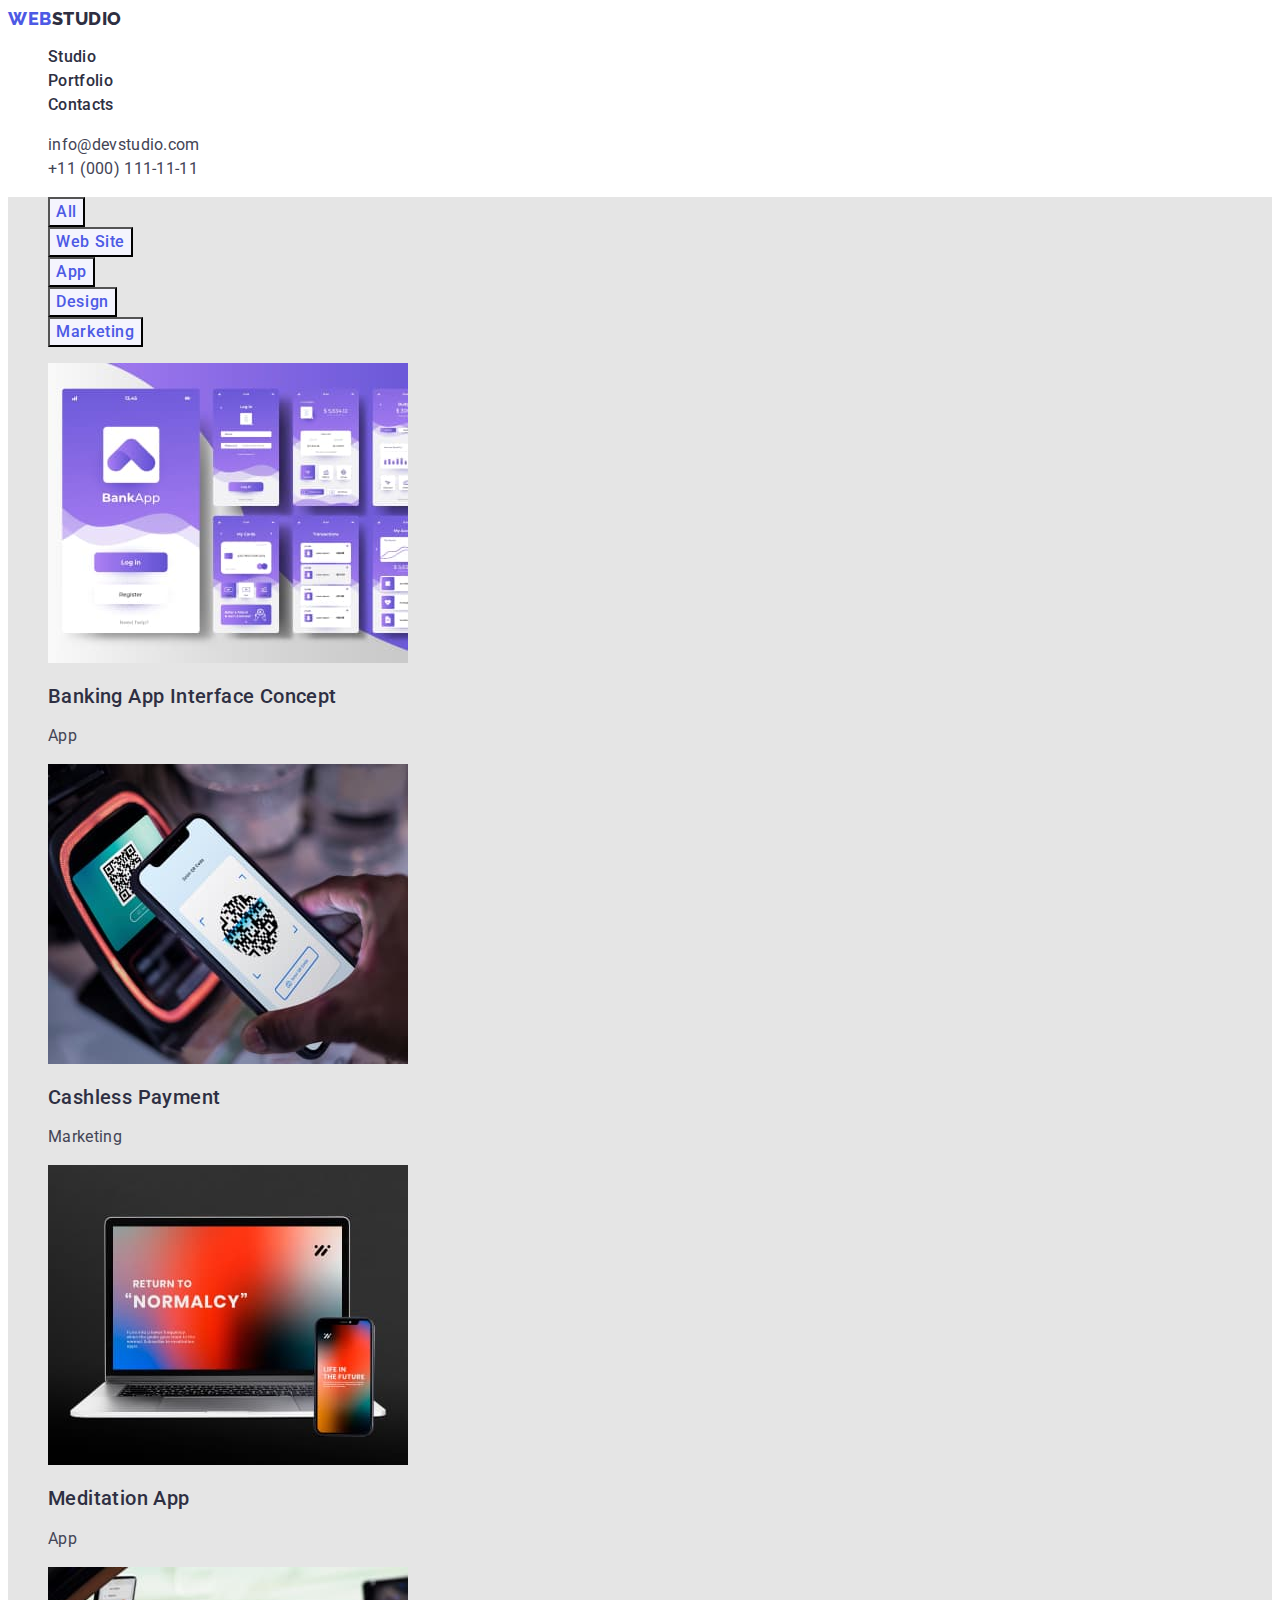
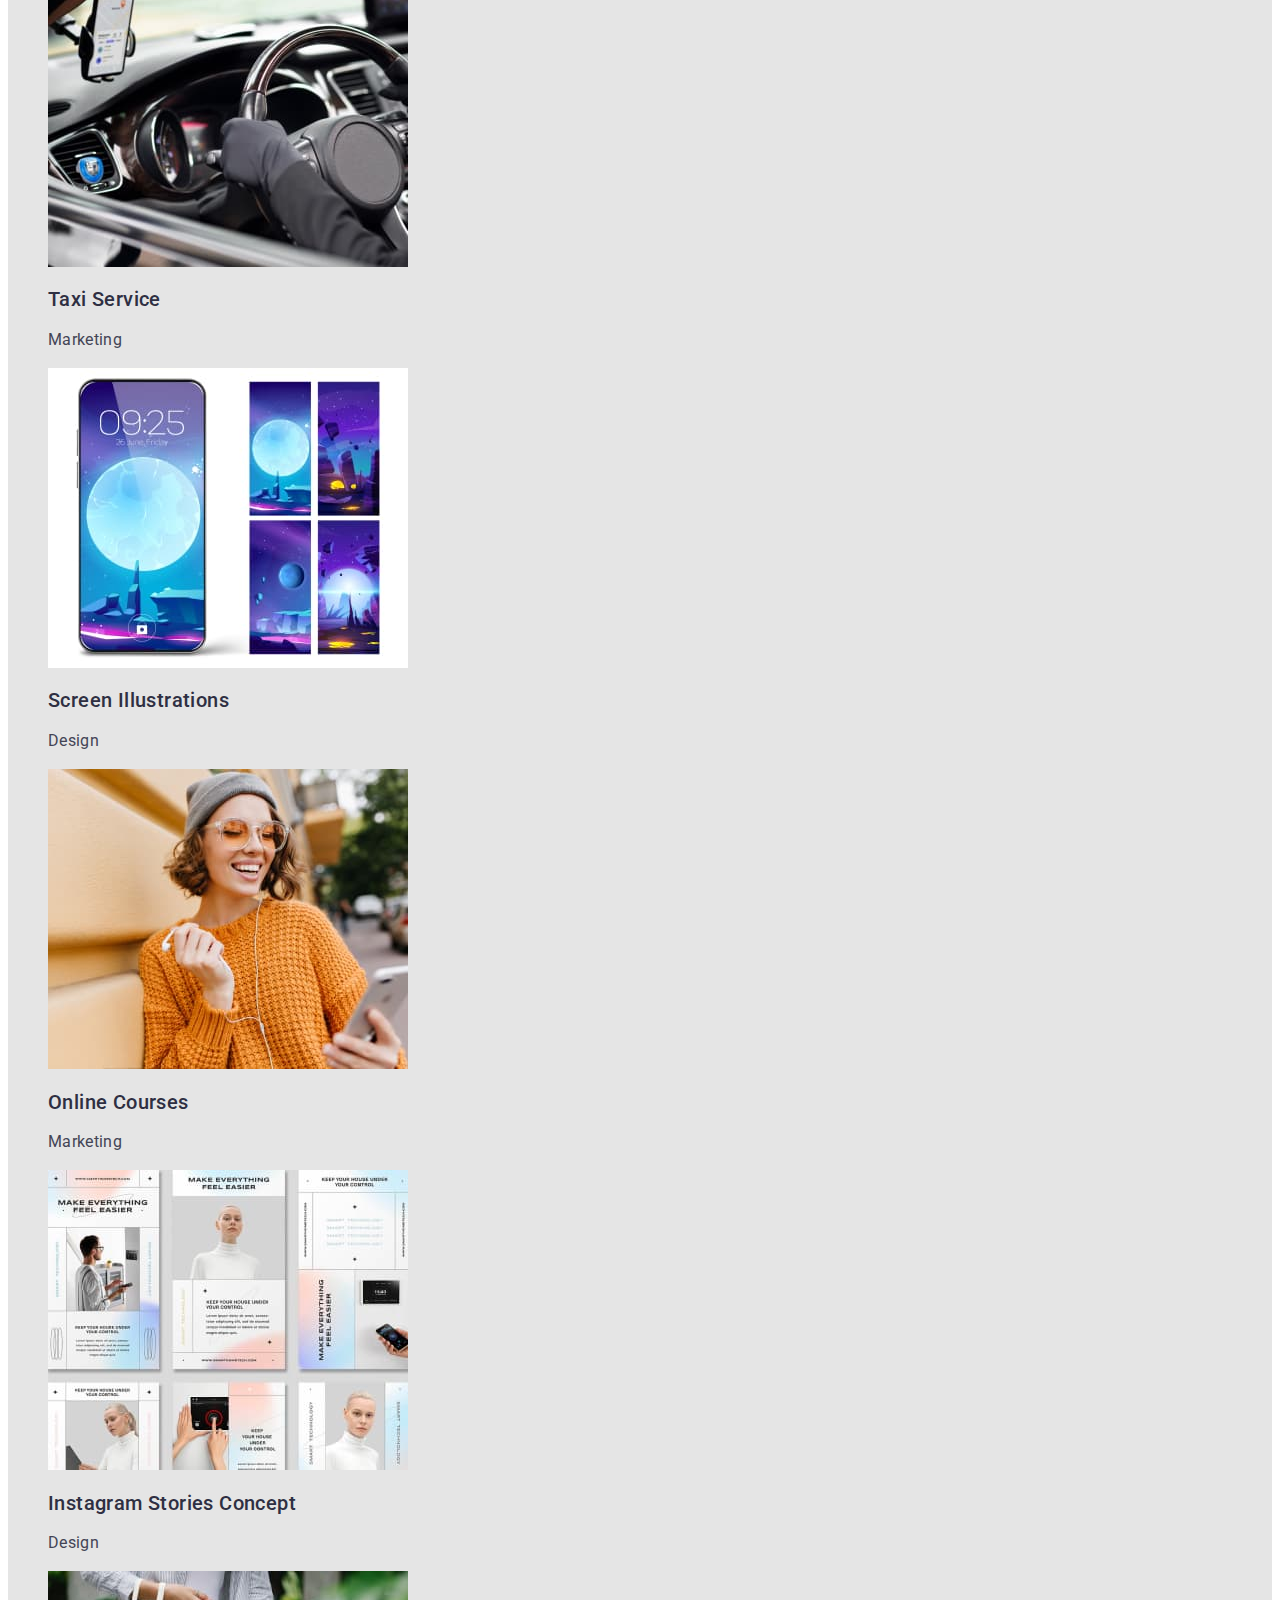
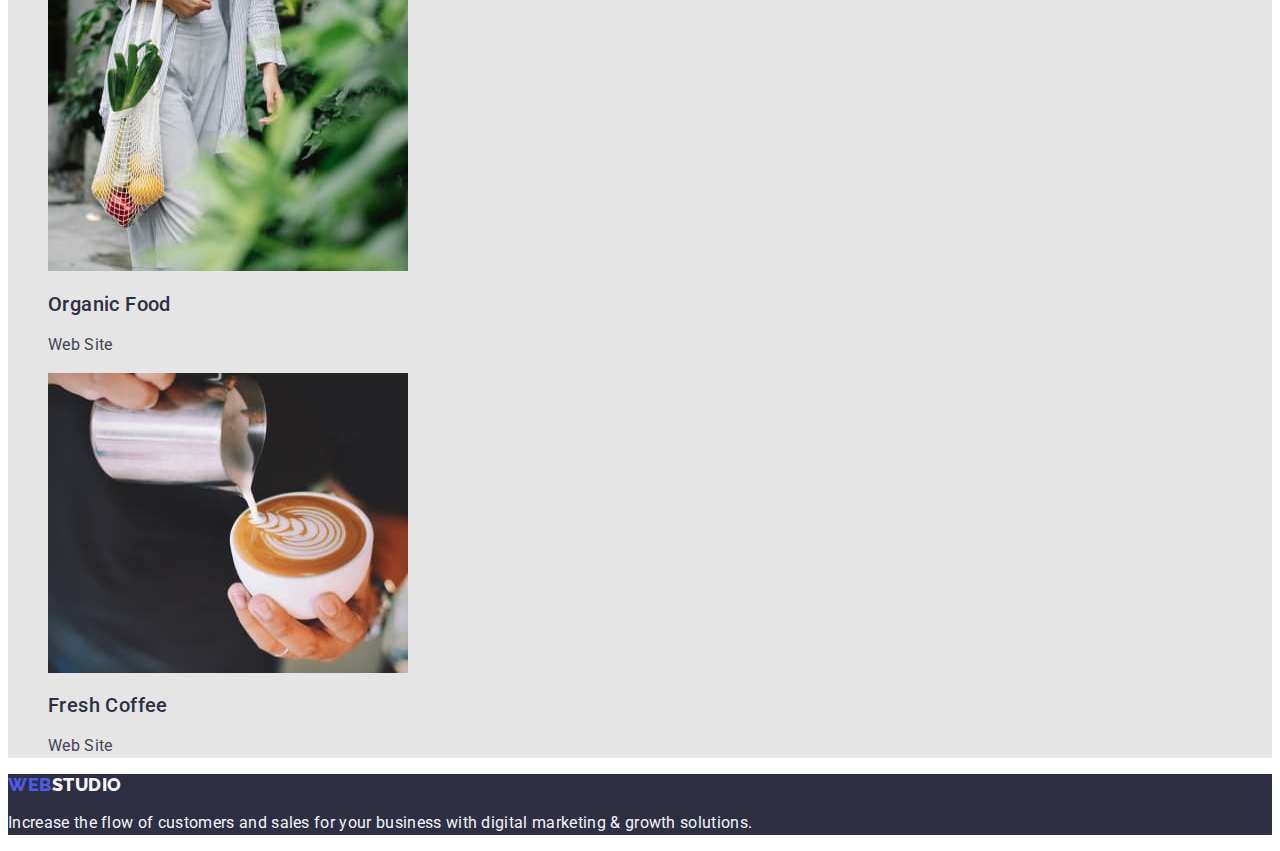
==== portfolio.html @ c85d2f66 "Initial commit" ====
<!DOCTYPE html>
<html lang="en">
  <head>
    <meta charset="UTF-8" />
    <meta http-equiv="X-UA-Compatible" content="IE=edge" />
    <meta name="viewport" content="width=device-width, initial-scale=1.0" />
    <link rel="preconnect" href="https://fonts.googleapis.com" />
    <link rel="preconnect" href="https://fonts.gstatic.com" crossorigin />
    <link
      href="https://fonts.googleapis.com/css2?family=Raleway:wght@800&family=Roboto:wght@400;500;700;900&display=swap"
      rel="stylesheet"
    />
    <title>Portfolio</title>
    <link rel="stylesheet" href="./css/styles.css" />
  </head>
  <body>
    <header class="header">
      <nav class="header-nav">
        <a href="./index.html" class="logo link"
          >Web<span class="header-logo">Studio</span></a
        >
        <ul class="header-list list">
          <li class="header-list-item">
            <a class="header-list-link link" href="./index.html">Studio</a>
          </li>
          <li class="header-list-item">
            <a class="header-list-link link" href="./portfolio.html"
              >Portfolio</a
            >
          </li>
          <li class="header-list-item">
            <a class="header-list-link link" href="">Contacts</a>
          </li>
        </ul>
      </nav>
      <address class="header-address">
        <ul class="header-address-list list">
          <li class="header-address-item">
            <a class="header-address-link link" href="mailto:info@devstudio.com"
              >info@devstudio.com</a
            >
          </li>
          <li class="header-address-item">
            <a class="header-address-link link" href="tel:+110001111111"
              >+11 (000) 111-11-11</a
            >
          </li>
        </ul>
      </address>
    </header>
    <main class="portfolio-main">
      <section class="portfolio">
        <h1 hidden>List of services</h1>
        <ul class="portfolio-filter list">
          <li class="portfolio-filter-item">
            <button class="portfolio-filter-button" type="button">All</button>
          </li>
          <li class="portfolio-filter-item">
            <button class="portfolio-filter-button" type="button">
              Web Site
            </button>
          </li>
          <li class="portfolio-filter-item">
            <button class="portfolio-filter-button" type="button">App</button>
          </li>
          <li class="portfolio-filter-item">
            <button class="portfolio-filter-button" type="button">
              Design
            </button>
          </li>
          <li class="portfolio-filter-item">
            <button class="portfolio-filter-button" type="button">
              Marketing
            </button>
          </li>
        </ul>
        <ul class="portfolio-list list">
          <li class="portfolio-item">
            <a class="portfolio-item-link link" href="">
              <img
                src="./images/banking-app.jpg"
                alt="Banking app interface."
                width="360"
                height="300"
              />
              <h2 class="main-section-subheader">
                Banking App Interface Concept
              </h2>
              <p class="main-text">App</p>
            </a>
          </li>
          <li class="portfolio-item">
            <a class="portfolio-item-link link" href="">
              <img
                src="./images/cashless-payment.jpg"
                alt="Cashless payment using a cellphone."
                width="360"
                height="300"
              />
              <h2 class="main-section-subheader">Cashless Payment</h2>
              <p class="main-text">Marketing</p>
            </a>
          </li>
          <li class="portfolio-item">
            <a class="portfolio-item-link link" href="">
              <img
                src="./images/meditation-app.jpg"
                alt="PC screen and cellphone screen."
                width="360"
                height="300"
              />
              <h2 class="main-section-subheader">Meditation App</h2>
              <p class="main-text">App</p>
            </a>
          </li>
          <li class="portfolio-item">
            <a class="portfolio-item-link link" href="">
              <img
                src="./images/taxi-service.jpg"
                alt="A steering wheel of the car."
                width="360"
                height="300"
              />
              <h2 class="main-section-subheader">Taxi Service</h2>
              <p class="main-text">Marketing</p>
            </a>
          </li>
          <li class="portfolio-item">
            <a class="portfolio-item-link link" href="">
              <img
                src="./images/screen-illustrations.jpg"
                alt="Cellphone with different options of wallpapers."
                width="360"
                height="300"
              />
              <h2 class="main-section-subheader">Screen Illustrations</h2>
              <p class="main-text">Design</p>
            </a>
          </li>
          <li class="portfolio-item">
            <a class="portfolio-item-link link" href="">
              <img
                src="./images/online-courses.jpg"
                alt="A young woman with the cellphone."
                width="360"
                height="300"
              />
              <h2 class="main-section-subheader">Online Courses</h2>
              <p class="main-text">Marketing</p>
            </a>
          </li>
          <li class="portfolio-item">
            <a class="portfolio-item-link link" href="">
              <img
                src="./images/instagram-stories.jpg"
                alt="Screenshots of stories."
                width="360"
                height="300"
              />
              <h2 class="main-section-subheader">Instagram Stories Concept</h2>
              <p class="main-text">Design</p>
            </a>
          </li>
          <li class="portfolio-item">
            <a class="portfolio-item-link link" href="">
              <img
                src="./images/organic-food.jpg"
                alt="A woman carrying some fruit."
                width="360"
                height="300"
              />
              <h2 class="main-section-subheader">Organic Food</h2>
              <p class="main-text">Web Site</p>
            </a>
          </li>
          <li class="portfolio-item">
            <a class="portfolio-item-link link" href="">
              <img
                src="./images/fresh-coffee.jpg"
                alt="A cup of coffee with milk."
                width="360"
                height="300"
              />
              <h2 class="main-section-subheader">Fresh Coffee</h2>
              <p class="main-text">Web Site</p>
            </a>
          </li>
        </ul>
      </section>
    </main>
    <footer class="footer">
      <a class="logo link" href="./index.html"
        >Web<span class="footer-logo">Studio</span></a
      >
      <p class="footer-text">
        Increase the flow of customers and sales for your business with digital
        marketing & growth solutions.
      </p>
    </footer>
  </body>
</html>
---- css/styles.css ----
:root {
  --title-color: #2e2f42;
  --text-color: #434455;
  --main-white: #ffffff;
  --logo-color: #4d5ae5;
  --light-background: #e5e5e5;
  --light-blue-background: #f4f4fd;
  --focus-color: #404bbf;
}

body {
  font-family: "Roboto", sans-serif;
  font-size: 16px;
  color: var(--text-color);
  background-color: var(--main-white);
}
.link {
  text-decoration: none;
}

.list {
  list-style-type: none;
}

.logo {
  font-family: "Raleway", sans-serif;
  font-weight: 800;
  font-size: 18px;
  line-height: 1.17;
  letter-spacing: 0.03em;
  color: var(--logo-color);
  text-transform: uppercase;
}
.header-logo {
  color: var(--title-color);
}
.footer-logo {
  color: var(--light-blue-background);
}
.header-list-link {
  font-weight: 500;
  line-height: 1.5;
  letter-spacing: 0.02em;
  color: #2e2f42;
}
.header-list-link:hover,
.header-list-link:focus {
  color: var(--focus-color);
}

.header {
  background: var(--main-white);
}
.header-address {
  font-style: normal;
}
.header-address-link {
  line-height: 1.5;
  letter-spacing: 0.02em;
  color: inherit;
}

.header-address-link:hover,
.header-address-link:focus {
  color: var(--focus-color);
}

.main-hero {
  background: var(--title-color);
}
.main-header {
  text-align: center;
  font-weight: 700;
  font-size: 56px;
  line-height: 1.07;
  letter-spacing: 0.02em;
  color: var(--main-white);
}
.main-button {
  font-family: inherit;
  font-size: 16px;
  font-weight: 500;
  line-height: 1.5;
  color: var(--main-white);
  background: var(--logo-color);
  cursor: pointer;
  letter-spacing: 0.04em;
}
.main-button:hover,
.main-button:focus {
  background-color: var(--focus-color);
}

.privilages {
  background: var(--light-background);
}

.main-section-subheader {
  font-weight: 500;
  font-size: 20px;
  line-height: 1.2;
  letter-spacing: 0.02em;
  color: var(--title-color);
}
.main-text {
  line-height: 1.5;
  letter-spacing: 0.02em;
  color: var(--text-color);
}

.main-section-header {
  font-weight: 700;
  font-size: 36px;
  line-height: 1.11;
  letter-spacing: 0.02em;
  text-align: center;
  text-transform: capitalize;
  color: var(--title-color);
}
.activities {
  background: var(--light-background);
}

.team {
  background: var(--light-blue-background);
}
.team-item {
  background-color: var(--main-white);
}
.footer {
  background: var(--title-color);
}

.portfolio-main {
  background: var(--light-background);
}

.portfolio-filter-button {
  font-family: inherit;
  font-size: 16px;
  font-weight: 500;
  line-height: 1.5;
  color: var(--logo-color);
  background: var(--light-blue-background);
  cursor: pointer;
  letter-spacing: 0.04em;
}

.portfolio-filter-button:hover,
.portfolio-filter-button:focus {
  background-color: var(--focus-color);
  color: var(--main-white);
}
.portfolio-list-header {
  color: var(--title-color);
}
.footer-text {
  line-height: 1.5;
  letter-spacing: 0.02em;
  color: var(--light-blue-background);
}
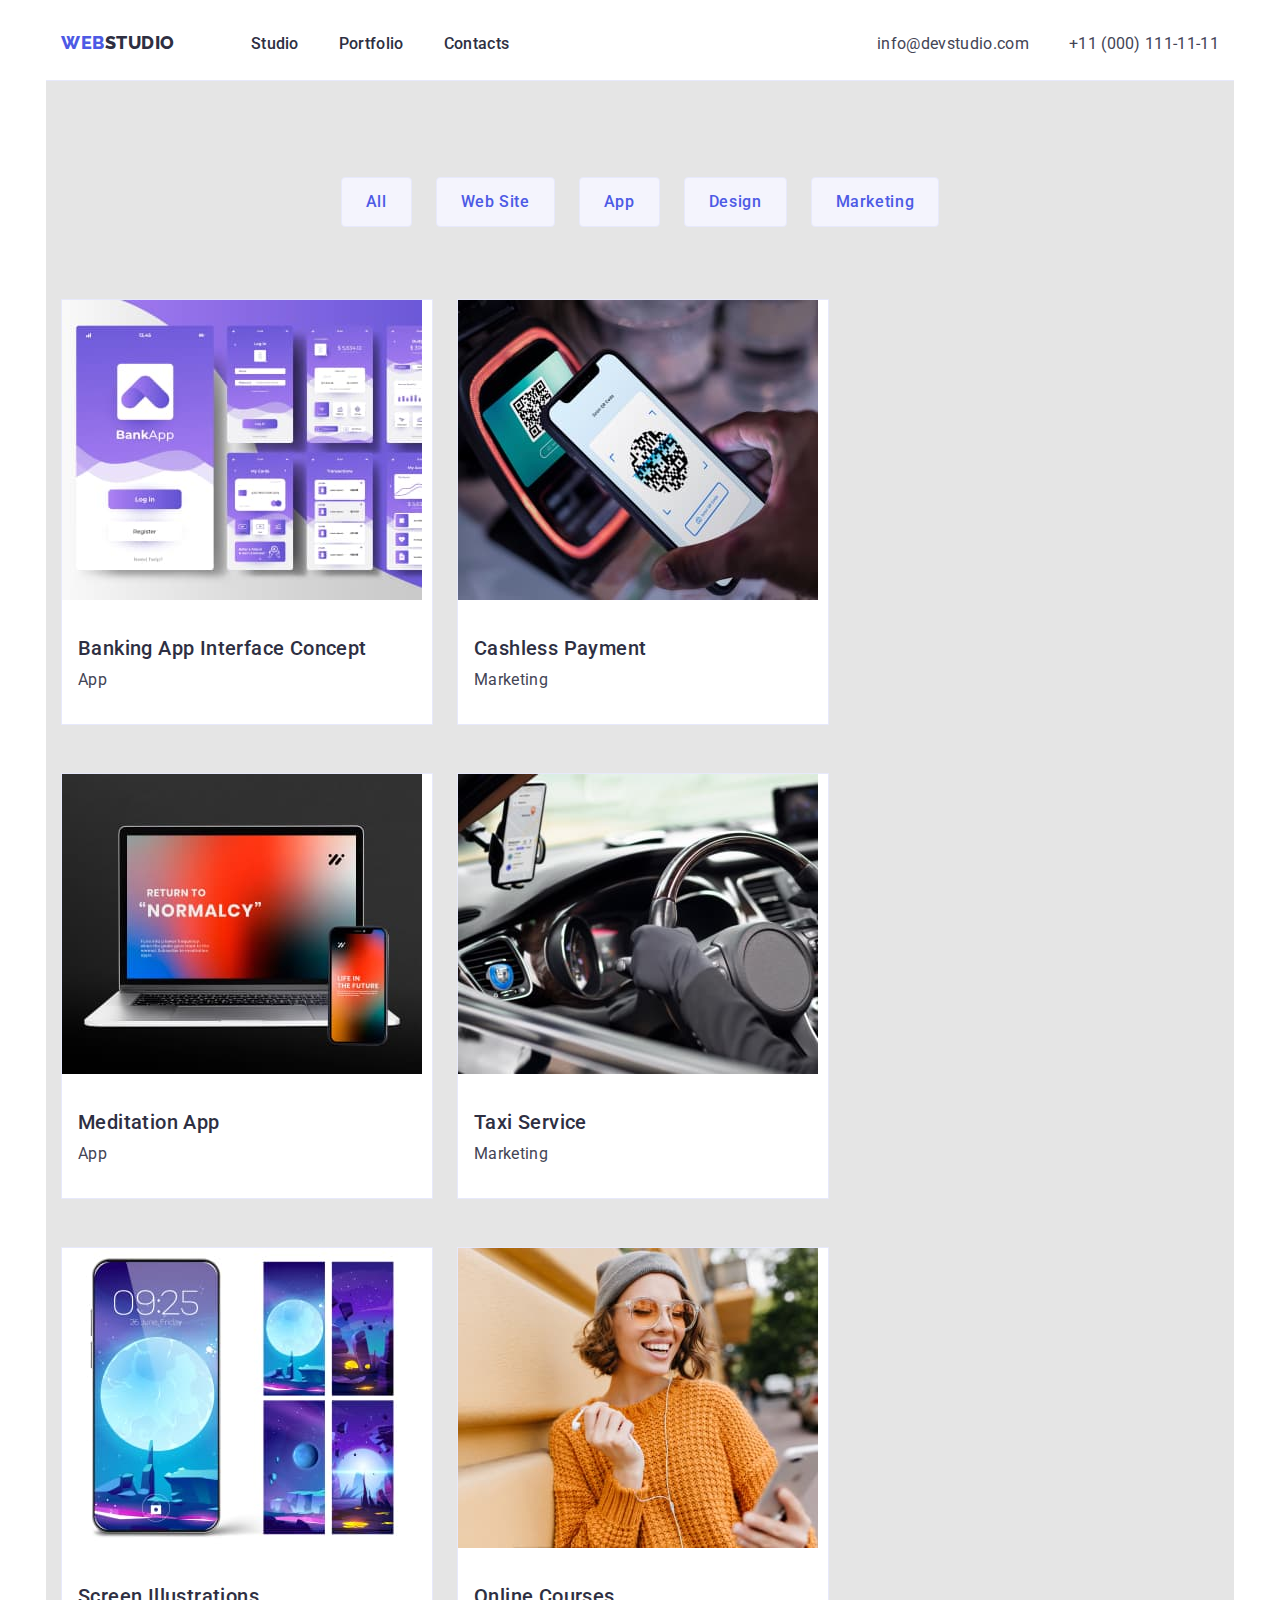
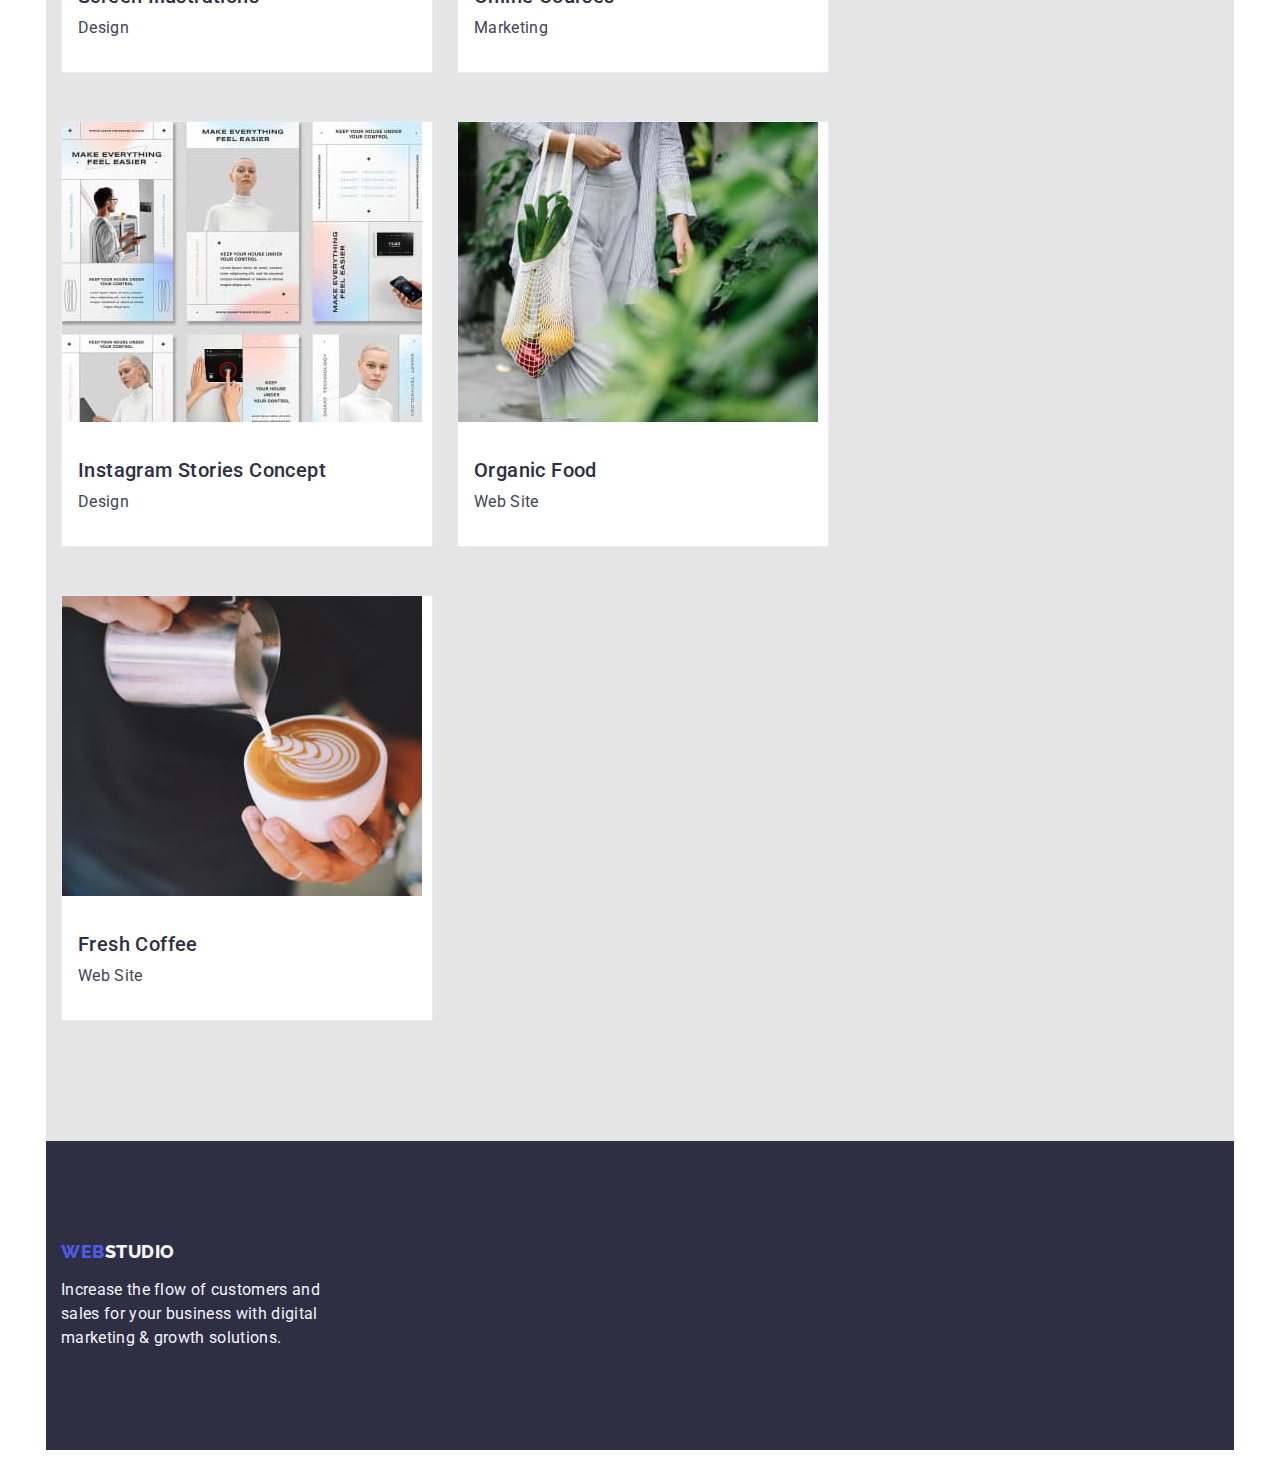
==== commit 12f89107: "index/portfolio design" ====
--- a/portfolio.html
+++ b/portfolio.html
@@ -11,10 +11,18 @@
       rel="stylesheet"
     />
     <title>Portfolio</title>
+    <link
+      rel="stylesheet"
+      href="https://cdnjs.cloudflare.com/ajax/libs/modern-normalize/2.0.0/modern-normalize.min.css"
+      integrity="sha512-4xo8blKMVCiXpTaLzQSLSw3KFOVPWhm/TRtuPVc4WG6kUgjH6J03IBuG7JZPkcWMxJ5huwaBpOpnwYElP/m6wg=="
+      crossorigin="anonymous"
+      referrerpolicy="no-referrer"
+    />
     <link rel="stylesheet" href="./css/styles.css" />
   </head>
   <body>
     <header class="header">
+      <div class="container header-container">
       <nav class="header-nav">
         <a href="./index.html" class="logo link"
           >Web<span class="header-logo">Studio</span></a
@@ -47,148 +55,156 @@
           </li>
         </ul>
       </address>
+      </div>
     </header>
     <main class="portfolio-main">
       <section class="portfolio">
-        <h1 hidden>List of services</h1>
-        <ul class="portfolio-filter list">
-          <li class="portfolio-filter-item">
-            <button class="portfolio-filter-button" type="button">All</button>
-          </li>
-          <li class="portfolio-filter-item">
-            <button class="portfolio-filter-button" type="button">
-              Web Site
-            </button>
-          </li>
-          <li class="portfolio-filter-item">
-            <button class="portfolio-filter-button" type="button">App</button>
-          </li>
-          <li class="portfolio-filter-item">
-            <button class="portfolio-filter-button" type="button">
-              Design
-            </button>
-          </li>
-          <li class="portfolio-filter-item">
-            <button class="portfolio-filter-button" type="button">
-              Marketing
-            </button>
-          </li>
-        </ul>
-        <ul class="portfolio-list list">
-          <li class="portfolio-item">
-            <a class="portfolio-item-link link" href="">
-              <img
-                src="./images/banking-app.jpg"
-                alt="Banking app interface."
-                width="360"
-                height="300"
-              />
-              <h2 class="main-section-subheader">
-                Banking App Interface Concept
-              </h2>
-              <p class="main-text">App</p>
-            </a>
-          </li>
-          <li class="portfolio-item">
-            <a class="portfolio-item-link link" href="">
-              <img
-                src="./images/cashless-payment.jpg"
-                alt="Cashless payment using a cellphone."
-                width="360"
-                height="300"
-              />
-              <h2 class="main-section-subheader">Cashless Payment</h2>
-              <p class="main-text">Marketing</p>
-            </a>
-          </li>
-          <li class="portfolio-item">
-            <a class="portfolio-item-link link" href="">
-              <img
-                src="./images/meditation-app.jpg"
-                alt="PC screen and cellphone screen."
-                width="360"
-                height="300"
-              />
-              <h2 class="main-section-subheader">Meditation App</h2>
-              <p class="main-text">App</p>
-            </a>
-          </li>
-          <li class="portfolio-item">
-            <a class="portfolio-item-link link" href="">
-              <img
-                src="./images/taxi-service.jpg"
-                alt="A steering wheel of the car."
-                width="360"
-                height="300"
-              />
-              <h2 class="main-section-subheader">Taxi Service</h2>
-              <p class="main-text">Marketing</p>
-            </a>
-          </li>
-          <li class="portfolio-item">
-            <a class="portfolio-item-link link" href="">
-              <img
-                src="./images/screen-illustrations.jpg"
-                alt="Cellphone with different options of wallpapers."
-                width="360"
-                height="300"
-              />
-              <h2 class="main-section-subheader">Screen Illustrations</h2>
-              <p class="main-text">Design</p>
-            </a>
-          </li>
-          <li class="portfolio-item">
-            <a class="portfolio-item-link link" href="">
-              <img
-                src="./images/online-courses.jpg"
-                alt="A young woman with the cellphone."
-                width="360"
-                height="300"
-              />
-              <h2 class="main-section-subheader">Online Courses</h2>
-              <p class="main-text">Marketing</p>
-            </a>
-          </li>
-          <li class="portfolio-item">
-            <a class="portfolio-item-link link" href="">
-              <img
-                src="./images/instagram-stories.jpg"
-                alt="Screenshots of stories."
-                width="360"
-                height="300"
-              />
-              <h2 class="main-section-subheader">Instagram Stories Concept</h2>
-              <p class="main-text">Design</p>
-            </a>
-          </li>
-          <li class="portfolio-item">
-            <a class="portfolio-item-link link" href="">
-              <img
-                src="./images/organic-food.jpg"
-                alt="A woman carrying some fruit."
-                width="360"
-                height="300"
-              />
-              <h2 class="main-section-subheader">Organic Food</h2>
-              <p class="main-text">Web Site</p>
-            </a>
-          </li>
-          <li class="portfolio-item">
-            <a class="portfolio-item-link link" href="">
-              <img
-                src="./images/fresh-coffee.jpg"
-                alt="A cup of coffee with milk."
-                width="360"
-                height="300"
-              />
-              <h2 class="main-section-subheader">Fresh Coffee</h2>
-              <p class="main-text">Web Site</p>
-            </a>
-          </li>
-        </ul>
+        <div class="container filter-container">
+          <h1 class="visually-hidden">List of services</h1>
+          <ul class="portfolio-filter list">
+            <li class="portfolio-filter-item">
+              <button class="portfolio-filter-button" type="button">All</button>
+            </li>
+            <li class="portfolio-filter-item">
+              <button class="portfolio-filter-button" type="button">
+                Web Site
+              </button>
+            </li>
+            <li class="portfolio-filter-item">
+              <button class="portfolio-filter-button" type="button">App</button>
+            </li>
+            <li class="portfolio-filter-item">
+              <button class="portfolio-filter-button" type="button">
+                Design
+              </button>
+            </li>
+            <li class="portfolio-filter-item">
+              <button class="portfolio-filter-button" type="button">
+                Marketing
+              </button>
+            </li>
+          </ul>
+        </div>
+        <div class="container portfolio-container">
+          <ul class="portfolio-list list">
+            <li class="portfolio-item">
+              <a class="portfolio-item-link link" href="">
+                <img
+                  src="./images/banking-app.jpg"
+                  alt="Banking app interface."
+                  width="360"
+                  height="300"
+                />
+                <h2 class="portfolio-subheader">
+                  Banking App Interface Concept
+                </h2>
+                <p class="portfolio-text">App</p>
+              </a>
+            </li>
+            <li class="portfolio-item">
+              <a class="portfolio-item-link link" href="">
+                <img
+                  src="./images/cashless-payment.jpg"
+                  alt="Cashless payment using a cellphone."
+                  width="360"
+                  height="300"
+                />
+                <h2 class="portfolio-subheader">Cashless Payment</h2>
+                <p class="portfolio-text">Marketing</p>
+              </a>
+            </li>
+            <li class="portfolio-item">
+              <a class="portfolio-item-link link" href="">
+                <img
+                  src="./images/meditation-app.jpg"
+                  alt="PC screen and cellphone screen."
+                  width="360"
+                  height="300"
+                />
+                <h2 class="portfolio-subheader">Meditation App</h2>
+                <p class="portfolio-text">App</p>
+              </a>
+            </li>
+            <li class="portfolio-item">
+              <a class="portfolio-item-link link" href="">
+                <img
+                  src="./images/taxi-service.jpg"
+                  alt="A steering wheel of the car."
+                  width="360"
+                  height="300"
+                />
+                <h2 class="portfolio-subheader">Taxi Service</h2>
+                <p class="portfolio-text">Marketing</p>
+              </a>
+            </li>
+            <li class="portfolio-item">
+              <a class="portfolio-item-link link" href="">
+                <img
+                  src="./images/screen-illustrations.jpg"
+                  alt="Cellphone with different options of wallpapers."
+                  width="360"
+                  height="300"
+                />
+                <h2 class="portfolio-subheader">Screen Illustrations</h2>
+                <p class="portfolio-text">Design</p>
+              </a>
+            </li>
+            <li class="portfolio-item">
+              <a class="portfolio-item-link link" href="">
+                <img
+                  src="./images/online-courses.jpg"
+                  alt="A young woman with the cellphone."
+                  width="360"
+                  height="300"
+                />
+                <h2 class="portfolio-subheader">Online Courses</h2>
+                <p class="portfolio-text">Marketing</p>
+              </a>
+            </li>
+            <li class="portfolio-item">
+              <a class="portfolio-item-link link" href="">
+                <img
+                  src="./images/instagram-stories.jpg"
+                  alt="Screenshots of stories."
+                  width="360"
+                  height="300"
+                />
+                <h2 class="portfolio-subheader">
+                  Instagram Stories Concept
+                </h2>
+                <p class="portfolio-text">Design</p>
+              </a>
+            </li>
+            <li class="portfolio-item">
+              <a class="portfolio-item-link link" href="">
+                <img
+                  src="./images/organic-food.jpg"
+                  alt="A woman carrying some fruit."
+                  width="360"
+                  height="300"
+                />
+                <h2 class="portfolio-subheader">Organic Food</h2>
+                <p class="portfolio-text">Web Site</p>
+              </a>
+            </li>
+            <li class="portfolio-item">
+              <a class="portfolio-item-link link" href="">
+                <img
+                  src="./images/fresh-coffee.jpg"
+                  alt="A cup of coffee with milk."
+                  width="360"
+                  height="300"
+                />
+                <h2 class="portfolio-subheader">Fresh Coffee</h2>
+                <p class="portfolio-text">Web Site</p>
+              </a>
+            </li>
+          </ul>
+        </div>
       </section>
     </main>
     <footer class="footer">
+      <div class="container footer-container">
       <a class="logo link" href="./index.html"
         >Web<span class="footer-logo">Studio</span></a
       >
--- a/css/styles.css
+++ b/css/styles.css
@@ -6,6 +6,8 @@
   --light-background: #e5e5e5;
   --light-blue-background: #f4f4fd;
   --focus-color: #404bbf;
+  --border-color: #e7e9fc;
+  --button-shadow: rgba(0, 0, 0, 0.15);
 }
 
 body {
@@ -14,6 +16,24 @@
   color: var(--text-color);
   background-color: var(--main-white);
 }
+p,
+h1,
+h2,
+h3,
+h4,
+h5,
+h6 {
+  margin-bottom: 0;
+  margin-top: 0;
+}
+ul {
+  margin-bottom: 0;
+  margin-top: 0;
+  padding-left: 0;
+}
+image {
+  display: block;
+}
 .link {
   text-decoration: none;
 }
@@ -21,7 +41,26 @@
 .list {
   list-style-type: none;
 }
-
+.visually-hidden {
+  position: absolute;
+  width: 1px;
+  height: 1px;
+  margin: -1px;
+  border: 0;
+  padding: 0;
+  white-space: nowrap;
+  clip-path: inset(100%);
+  clip: rect(0 0 0 0);
+  overflow: hidden;
+}
+
+.container {
+  width: 100%;
+  max-width: 1158px;
+  padding-left: 15px;
+  padding-right: 15px;
+  margin: 0 auto;
+}
 .logo {
   font-family: "Raleway", sans-serif;
   font-weight: 800;
@@ -30,7 +69,38 @@
   letter-spacing: 0.03em;
   color: var(--logo-color);
   text-transform: uppercase;
-}
+  margin-right: 76px;
+}
+
+.header-container {
+  background-color: var(--main-white);
+  border-bottom: 1px solid var(--border-color);
+  display: flex;
+  padding-left: auto;
+  justify-content: space-between;
+  padding-top: 24px;
+  padding-bottom: 24px;
+}
+
+.header-nav {
+  display: flex;
+  justify-content: space-between;
+}
+.header-list {
+  display: flex;
+  gap: 40px;
+  flex-grow: 1;
+}
+.header-address {
+  display: flex;
+  margin-left: 0;
+}
+.header-address-list {
+  display: flex;
+  margin-left: 0;
+  gap: 40px;
+}
+
 .header-logo {
   color: var(--title-color);
 }
@@ -48,9 +118,6 @@
   color: var(--focus-color);
 }
 
-.header {
-  background: var(--main-white);
-}
 .header-address {
   font-style: normal;
 }
@@ -64,10 +131,11 @@
 .header-address-link:focus {
   color: var(--focus-color);
 }
-
-.main-hero {
+.hero-container {
   background: var(--title-color);
-}
+  padding-bottom: 120px;
+}
+
 .main-header {
   text-align: center;
   font-weight: 700;
@@ -75,7 +143,15 @@
   line-height: 1.07;
   letter-spacing: 0.02em;
   color: var(--main-white);
-}
+  max-width: 496px;
+  margin-bottom: 48px;
+  padding-top: 188px;
+  text-align: center;
+  margin-left: auto;
+  margin-right: auto;
+  margin-bottom: 48px;
+}
+
 .main-button {
   font-family: inherit;
   font-size: 16px;
@@ -84,15 +160,29 @@
   color: var(--main-white);
   background: var(--logo-color);
   cursor: pointer;
+  box-shadow: 0px 4px 4px var(--button-shadow);
+  border-radius: 4px;
+  border: none;
+  padding: 16px 32px;
   letter-spacing: 0.04em;
+  margin: 0 auto;
+  display: block;
 }
 .main-button:hover,
 .main-button:focus {
   background-color: var(--focus-color);
 }
 
-.privilages {
+.privilages-container {
   background: var(--light-background);
+  padding: 120px 15px;
+}
+.privilages-list {
+  display: flex;
+  gap: 24px;
+}
+.privilages-item {
+  width: calc((100% - 72px) / 4);
 }
 
 .main-section-subheader {
@@ -101,6 +191,7 @@
   line-height: 1.2;
   letter-spacing: 0.02em;
   color: var(--title-color);
+  margin-bottom: 8px;
 }
 .main-text {
   line-height: 1.5;
@@ -116,25 +207,80 @@
   text-align: center;
   text-transform: capitalize;
   color: var(--title-color);
-}
-.activities {
+  margin-bottom: 72px;
+}
+
+.activities-list {
+  display: flex;
+  gap: 24px;
+}
+.activities-item {
+  width: calc((100% -48px) / 3);
+}
+.activities-container {
   background: var(--light-background);
-}
-
-.team {
+  padding-bottom: 120px;
+}
+
+.team-list {
+  display: flex;
+  gap: 24px;
+}
+.team-container {
   background: var(--light-blue-background);
+  padding-top: 120px;
+  padding-bottom: 120px;
 }
 .team-item {
   background-color: var(--main-white);
-}
-.footer {
+  width: calc((100% -72px) / 4);
+}
+.team-subheader {
+  font-weight: 500;
+  font-size: 20px;
+  line-height: 1.2;
+  letter-spacing: 0.02em;
+  color: var(--title-color);
+
+  margin-top: 32px;
+  margin-bottom: 8px;
+  text-align: center;
+  margin-left: auto;
+  margin-right: auto;
+}
+.team-text {
+  line-height: 1.5;
+  letter-spacing: 0.02em;
+  color: var(--text-color);
+  text-align: center;
+  margin-left: auto;
+  margin-right: auto;
+  margin-bottom: 32px;
+}
+
+.footer-container {
+  padding-top: 100px;
+  padding-bottom: 100px;
   background: var(--title-color);
 }
-
-.portfolio-main {
+.footer-text {
+  max-width: 264px;
+  margin-top: 16px;
+  line-height: 1.5;
+  letter-spacing: 0.02em;
+  color: var(--light-blue-background);
+}
+
+.filter-container {
   background: var(--light-background);
-}
-
+  display: flex;
+  flex-wrap: wrap;
+  justify-content: center;
+}
+.portfolio-filter {
+  display: flex;
+  gap: 24px;
+}
 .portfolio-filter-button {
   font-family: inherit;
   font-size: 16px;
@@ -144,6 +290,11 @@
   background: var(--light-blue-background);
   cursor: pointer;
   letter-spacing: 0.04em;
+  margin: 96px auto 72px auto;
+  align-content: center;
+  padding: 12px 24px;
+  border-radius: 4px;
+  border: 1px solid var(--border-color);
 }
 
 .portfolio-filter-button:hover,
@@ -151,11 +302,36 @@
   background-color: var(--focus-color);
   color: var(--main-white);
 }
-.portfolio-list-header {
-  color: var(--title-color);
-}
-.footer-text {
-  line-height: 1.5;
-  letter-spacing: 0.02em;
-  color: var(--light-blue-background);
-}
+.portfolio-container {
+  padding-bottom: 120px;
+  background: var(--light-background);
+}
+.portfolio-list {
+  display: flex;
+  flex-wrap: wrap;
+  row-gap: 48px;
+  column-gap: 24px;
+}
+.portfolio-item {
+  width: calc((100% - 48px) / 3);
+  background: var(--main-white);
+  border: 1px solid var(--border-color);
+}
+
+.portfolio-subheader {
+  font-weight: 500;
+  font-size: 20px;
+  line-height: 1.2;
+  letter-spacing: 0.02em;
+  color: var(--title-color);
+  margin-bottom: 8px;
+  margin-top: 32px;
+  margin-left: 16px;
+}
+.portfolio-text {
+  line-height: 1.5;
+  letter-spacing: 0.02em;
+  color: var(--text-color);
+  margin-bottom: 32px;
+  margin-left: 16px;
+}
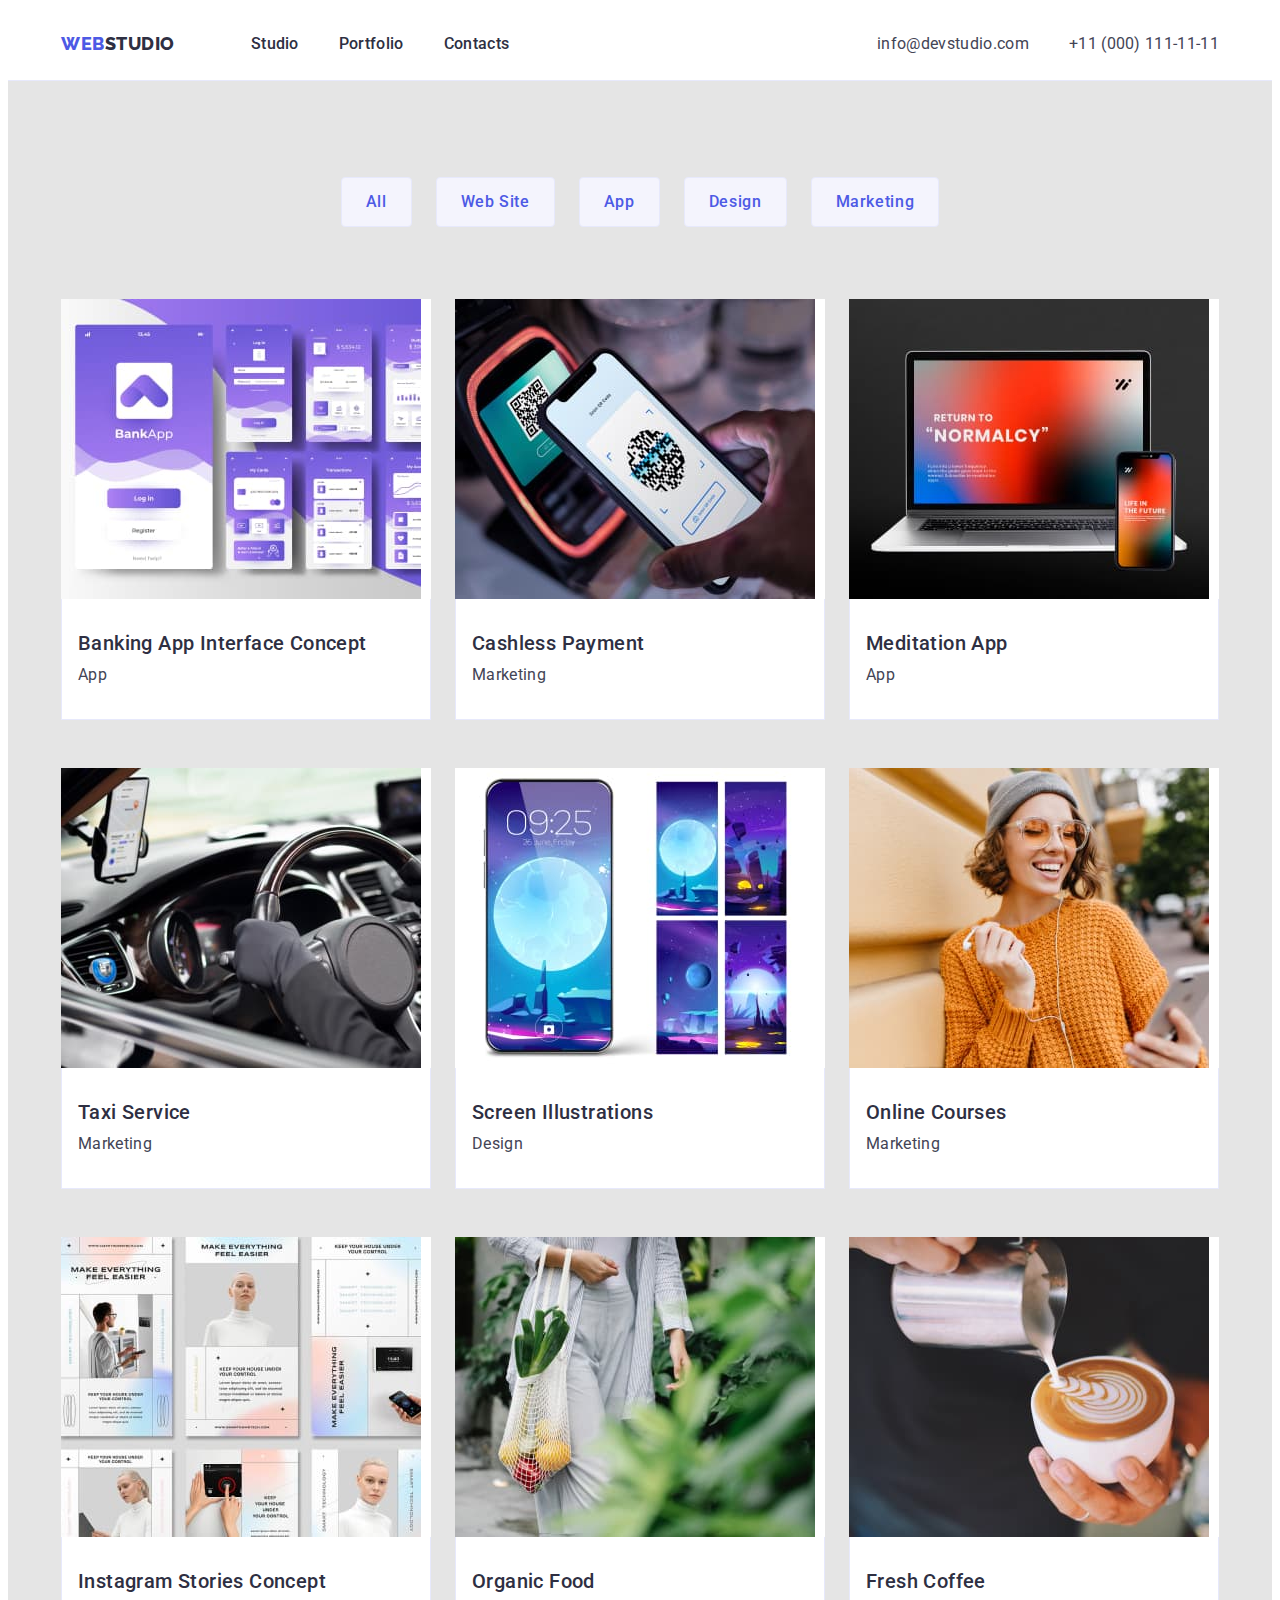
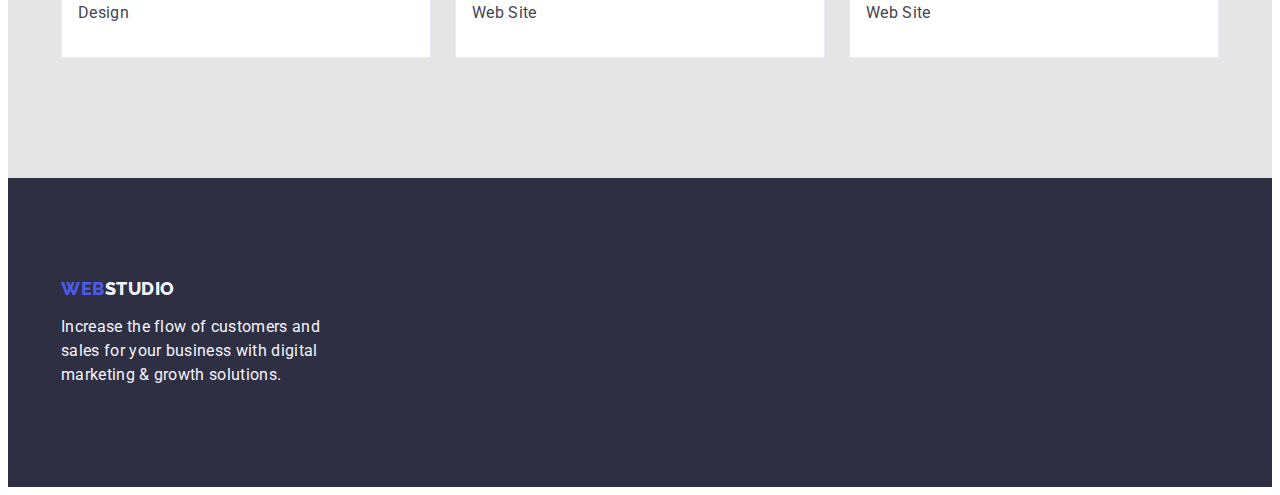
==== commit effa7088: "mistakes corrected" ====
--- a/portfolio.html
+++ b/portfolio.html
@@ -23,43 +23,45 @@
   <body>
     <header class="header">
       <div class="container header-container">
-      <nav class="header-nav">
-        <a href="./index.html" class="logo link"
-          >Web<span class="header-logo">Studio</span></a
-        >
-        <ul class="header-list list">
-          <li class="header-list-item">
-            <a class="header-list-link link" href="./index.html">Studio</a>
-          </li>
-          <li class="header-list-item">
-            <a class="header-list-link link" href="./portfolio.html"
-              >Portfolio</a
-            >
-          </li>
-          <li class="header-list-item">
-            <a class="header-list-link link" href="">Contacts</a>
-          </li>
-        </ul>
-      </nav>
-      <address class="header-address">
-        <ul class="header-address-list list">
-          <li class="header-address-item">
-            <a class="header-address-link link" href="mailto:info@devstudio.com"
-              >info@devstudio.com</a
-            >
-          </li>
-          <li class="header-address-item">
-            <a class="header-address-link link" href="tel:+110001111111"
-              >+11 (000) 111-11-11</a
-            >
-          </li>
-        </ul>
-      </address>
+        <nav class="header-nav">
+          <a href="./index.html" class="logo link"
+            >Web<span class="header-logo">Studio</span></a
+          >
+          <ul class="header-list list">
+            <li class="header-list-item">
+              <a class="header-list-link link" href="./index.html">Studio</a>
+            </li>
+            <li class="header-list-item">
+              <a class="header-list-link link" href="./portfolio.html"
+                >Portfolio</a
+              >
+            </li>
+            <li class="header-list-item">
+              <a class="header-list-link link" href="">Contacts</a>
+            </li>
+          </ul>
+        </nav>
+        <address class="header-address">
+          <ul class="header-address-list list">
+            <li class="header-address-item">
+              <a
+                class="header-address-link link"
+                href="mailto:info@devstudio.com"
+                >info@devstudio.com</a
+              >
+            </li>
+            <li class="header-address-item">
+              <a class="header-address-link link" href="tel:+110001111111"
+                >+11 (000) 111-11-11</a
+              >
+            </li>
+          </ul>
+        </address>
       </div>
     </header>
     <main class="portfolio-main">
       <section class="portfolio">
-        <div class="container filter-container">
+        <div class="container portfolio-container">
           <h1 class="visually-hidden">List of services</h1>
           <ul class="portfolio-filter list">
             <li class="portfolio-filter-item">
@@ -84,8 +86,6 @@
               </button>
             </li>
           </ul>
-        </div>
-        <div class="container portfolio-container">
           <ul class="portfolio-list list">
             <li class="portfolio-item">
               <a class="portfolio-item-link link" href="">
@@ -95,10 +95,12 @@
                   width="360"
                   height="300"
                 />
-                <h2 class="portfolio-subheader">
-                  Banking App Interface Concept
-                </h2>
-                <p class="portfolio-text">App</p>
+                <div class="app-name">
+                  <h2 class="portfolio-subheader">
+                    Banking App Interface Concept
+                  </h2>
+                  <p class="portfolio-text">App</p>
+                </div>
               </a>
             </li>
             <li class="portfolio-item">
@@ -109,8 +111,10 @@
                   width="360"
                   height="300"
                 />
-                <h2 class="portfolio-subheader">Cashless Payment</h2>
-                <p class="portfolio-text">Marketing</p>
+                <div class="app-name">
+                  <h2 class="portfolio-subheader">Cashless Payment</h2>
+                  <p class="portfolio-text">Marketing</p>
+                </div>
               </a>
             </li>
             <li class="portfolio-item">
@@ -121,8 +125,10 @@
                   width="360"
                   height="300"
                 />
-                <h2 class="portfolio-subheader">Meditation App</h2>
-                <p class="portfolio-text">App</p>
+                <div class="app-name">
+                  <h2 class="portfolio-subheader">Meditation App</h2>
+                  <p class="portfolio-text">App</p>
+                </div>
               </a>
             </li>
             <li class="portfolio-item">
@@ -133,8 +139,10 @@
                   width="360"
                   height="300"
                 />
-                <h2 class="portfolio-subheader">Taxi Service</h2>
-                <p class="portfolio-text">Marketing</p>
+                <div class="app-name">
+                  <h2 class="portfolio-subheader">Taxi Service</h2>
+                  <p class="portfolio-text">Marketing</p>
+                </div>
               </a>
             </li>
             <li class="portfolio-item">
@@ -145,8 +153,10 @@
                   width="360"
                   height="300"
                 />
-                <h2 class="portfolio-subheader">Screen Illustrations</h2>
-                <p class="portfolio-text">Design</p>
+                <div class="app-name">
+                  <h2 class="portfolio-subheader">Screen Illustrations</h2>
+                  <p class="portfolio-text">Design</p>
+                </div>
               </a>
             </li>
             <li class="portfolio-item">
@@ -157,8 +167,10 @@
                   width="360"
                   height="300"
                 />
-                <h2 class="portfolio-subheader">Online Courses</h2>
-                <p class="portfolio-text">Marketing</p>
+                <div class="app-name">
+                  <h2 class="portfolio-subheader">Online Courses</h2>
+                  <p class="portfolio-text">Marketing</p>
+                </div>
               </a>
             </li>
             <li class="portfolio-item">
@@ -169,10 +181,10 @@
                   width="360"
                   height="300"
                 />
-                <h2 class="portfolio-subheader">
-                  Instagram Stories Concept
-                </h2>
-                <p class="portfolio-text">Design</p>
+                <div class="app-name">
+                  <h2 class="portfolio-subheader">Instagram Stories Concept</h2>
+                  <p class="portfolio-text">Design</p>
+                </div>
               </a>
             </li>
             <li class="portfolio-item">
@@ -183,8 +195,10 @@
                   width="360"
                   height="300"
                 />
-                <h2 class="portfolio-subheader">Organic Food</h2>
-                <p class="portfolio-text">Web Site</p>
+                <div class="app-name">
+                  <h2 class="portfolio-subheader">Organic Food</h2>
+                  <p class="portfolio-text">Web Site</p>
+                </div>
               </a>
             </li>
             <li class="portfolio-item">
@@ -195,8 +209,10 @@
                   width="360"
                   height="300"
                 />
-                <h2 class="portfolio-subheader">Fresh Coffee</h2>
-                <p class="portfolio-text">Web Site</p>
+                <div class="app-name">
+                  <h2 class="portfolio-subheader">Fresh Coffee</h2>
+                  <p class="portfolio-text">Web Site</p>
+                </div>
               </a>
             </li>
           </ul>
@@ -205,13 +221,14 @@
     </main>
     <footer class="footer">
       <div class="container footer-container">
-      <a class="logo link" href="./index.html"
-        >Web<span class="footer-logo">Studio</span></a
-      >
-      <p class="footer-text">
-        Increase the flow of customers and sales for your business with digital
-        marketing & growth solutions.
-      </p>
+        <a class="logo-ftr link" href="./index.html"
+          >Web<span class="footer-logo">Studio</span></a
+        >
+        <p class="footer-text">
+          Increase the flow of customers and sales for your business with
+          digital marketing & growth solutions.
+        </p>
+      </div>
     </footer>
   </body>
 </html>
--- a/css/styles.css
+++ b/css/styles.css
@@ -31,7 +31,7 @@
   margin-top: 0;
   padding-left: 0;
 }
-image {
+img {
   display: block;
 }
 .link {
@@ -70,27 +70,31 @@
   color: var(--logo-color);
   text-transform: uppercase;
   margin-right: 76px;
-}
-
+  display: inline-block;
+}
+.header {
+  border-bottom: 1px solid var(--border-color);
+  background-color: var(--main-white);
+}
 .header-container {
-  background-color: var(--main-white);
-  border-bottom: 1px solid var(--border-color);
-  display: flex;
-  padding-left: auto;
+  display: flex;
   justify-content: space-between;
-  padding-top: 24px;
-  padding-bottom: 24px;
 }
 
 .header-nav {
   display: flex;
   justify-content: space-between;
+  align-items: center;
 }
 .header-list {
   display: flex;
   gap: 40px;
   flex-grow: 1;
 }
+.header-list-item {
+  padding: 24px 0;
+}
+
 .header-address {
   display: flex;
   margin-left: 0;
@@ -100,7 +104,9 @@
   margin-left: 0;
   gap: 40px;
 }
-
+.header-address-item {
+  padding: 24px 0;
+}
 .header-logo {
   color: var(--title-color);
 }
@@ -131,9 +137,9 @@
 .header-address-link:focus {
   color: var(--focus-color);
 }
-.hero-container {
+.main-hero {
+  padding: 188px 0;
   background: var(--title-color);
-  padding-bottom: 120px;
 }
 
 .main-header {
@@ -145,7 +151,6 @@
   color: var(--main-white);
   max-width: 496px;
   margin-bottom: 48px;
-  padding-top: 188px;
   text-align: center;
   margin-left: auto;
   margin-right: auto;
@@ -160,6 +165,7 @@
   color: var(--main-white);
   background: var(--logo-color);
   cursor: pointer;
+  min-width: 169px;
   box-shadow: 0px 4px 4px var(--button-shadow);
   border-radius: 4px;
   border: none;
@@ -172,11 +178,11 @@
 .main-button:focus {
   background-color: var(--focus-color);
 }
-
-.privilages-container {
+.privilages {
   background: var(--light-background);
-  padding: 120px 15px;
-}
+  padding: 120px 0;
+}
+
 .privilages-list {
   display: flex;
   gap: 24px;
@@ -209,77 +215,89 @@
   color: var(--title-color);
   margin-bottom: 72px;
 }
-
-.activities-list {
-  display: flex;
-  gap: 24px;
-}
-.activities-item {
-  width: calc((100% -48px) / 3);
-}
-.activities-container {
+.activities {
   background: var(--light-background);
   padding-bottom: 120px;
 }
+.activities-list {
+  display: flex;
+  gap: 24px;
+}
+.activities-item {
+  width: calc((100% - 48px) / 3);
+}
+
+.team {
+  background: var(--light-blue-background);
+  padding: 120px 0;
+}
 
 .team-list {
   display: flex;
   gap: 24px;
 }
-.team-container {
-  background: var(--light-blue-background);
-  padding-top: 120px;
-  padding-bottom: 120px;
-}
+
 .team-item {
   background-color: var(--main-white);
-  width: calc((100% -72px) / 4);
-}
+  width: calc((100% - 72px) / 4);
+  border-radius: 0px 0px 4px 4px;
+}
+
+.team-card {
+  padding: 32px 16px;
+}
+
 .team-subheader {
   font-weight: 500;
   font-size: 20px;
   line-height: 1.2;
   letter-spacing: 0.02em;
   color: var(--title-color);
-
-  margin-top: 32px;
-  margin-bottom: 8px;
-  text-align: center;
-  margin-left: auto;
-  margin-right: auto;
+  text-align: center;
 }
 .team-text {
   line-height: 1.5;
   letter-spacing: 0.02em;
   color: var(--text-color);
   text-align: center;
-  margin-left: auto;
-  margin-right: auto;
-  margin-bottom: 32px;
-}
-
-.footer-container {
-  padding-top: 100px;
-  padding-bottom: 100px;
+}
+
+.footer {
+  padding: 100px 0;
   background: var(--title-color);
 }
 .footer-text {
   max-width: 264px;
-  margin-top: 16px;
   line-height: 1.5;
   letter-spacing: 0.02em;
   color: var(--light-blue-background);
 }
-
-.filter-container {
+.logo-ftr {
+  font-family: "Raleway", sans-serif;
+  font-weight: 800;
+  font-size: 18px;
+  line-height: 1.17;
+  letter-spacing: 0.03em;
+  color: var(--logo-color);
+  text-transform: uppercase;
+  margin-right: 76px;
+  display: inline-block;
+  margin-bottom: 16px;
+}
+
+.portfolio {
   background: var(--light-background);
   display: flex;
   flex-wrap: wrap;
   justify-content: center;
+  padding-top: 96px;
+  padding-bottom: 120px;
 }
 .portfolio-filter {
   display: flex;
   gap: 24px;
+  justify-content: center;
+  margin-bottom: 72px;
 }
 .portfolio-filter-button {
   font-family: inherit;
@@ -290,7 +308,6 @@
   background: var(--light-blue-background);
   cursor: pointer;
   letter-spacing: 0.04em;
-  margin: 96px auto 72px auto;
   align-content: center;
   padding: 12px 24px;
   border-radius: 4px;
@@ -301,11 +318,9 @@
 .portfolio-filter-button:focus {
   background-color: var(--focus-color);
   color: var(--main-white);
-}
-.portfolio-container {
-  padding-bottom: 120px;
-  background: var(--light-background);
-}
+  border: 1px solid transparent;
+}
+
 .portfolio-list {
   display: flex;
   flex-wrap: wrap;
@@ -315,9 +330,12 @@
 .portfolio-item {
   width: calc((100% - 48px) / 3);
   background: var(--main-white);
+}
+.app-name {
+  padding: 32px 16px;
   border: 1px solid var(--border-color);
-}
-
+  border-top: none;
+}
 .portfolio-subheader {
   font-weight: 500;
   font-size: 20px;
@@ -325,13 +343,9 @@
   letter-spacing: 0.02em;
   color: var(--title-color);
   margin-bottom: 8px;
-  margin-top: 32px;
-  margin-left: 16px;
 }
 .portfolio-text {
   line-height: 1.5;
   letter-spacing: 0.02em;
   color: var(--text-color);
-  margin-bottom: 32px;
-  margin-left: 16px;
-}
+}
